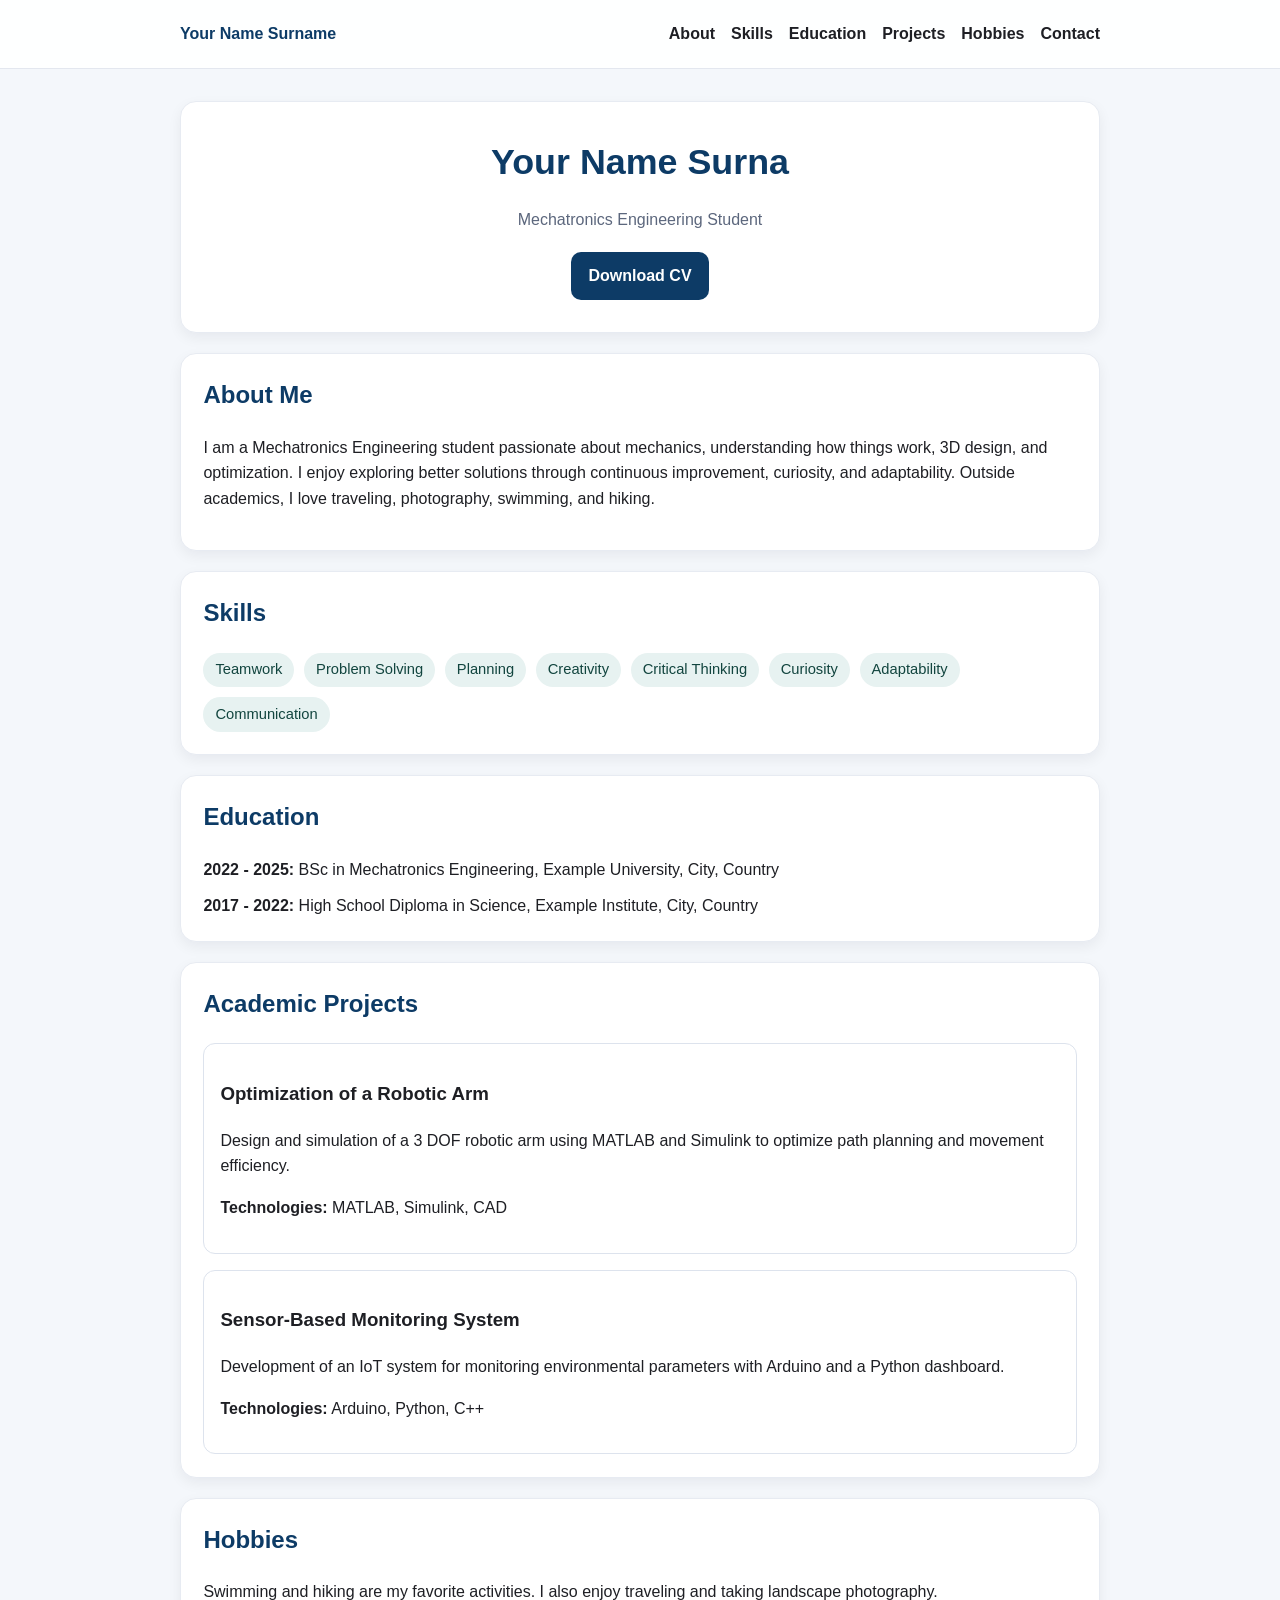
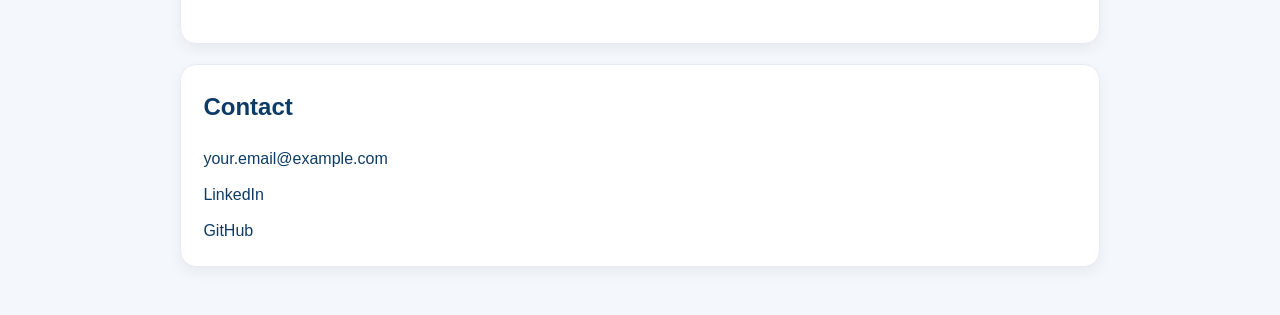
==== docs/index.html @ 2880f964 "fix: add docs source directory for Pages build" ====
<!DOCTYPE html>
<html lang="en">
  <head>
    <meta charset="UTF-8" />
    <meta name="viewport" content="width=device-width, initial-scale=1.0" />
    <title>Personal Portfolio</title>
    <link rel="stylesheet" href="style.css" />
  </head>
  <body>
    <header id="top-header" class="site-header">
      <div class="container header-inner">
        <a class="brand" href="#home">Your Name Surname</a>
        <button class="menu-toggle" id="menu-toggle" aria-label="Toggle navigation" aria-expanded="false" aria-controls="nav-links">
          <span></span><span></span><span></span>
        </button>
        <nav class="nav" id="nav-links">
          <a href="#about">About</a>
          <a href="#skills">Skills</a>
          <a href="#education">Education</a>
          <a href="#projects">Projects</a>
          <a href="#hobbies">Hobbies</a>
          <a href="#contact">Contact</a>
        </nav>
      </div>
    </header>

    <main id="home" class="container main-content">
      <section class="hero card">
        <h1 id="typewriter" data-text="Your Name Surname"></h1>
        <p class="subtitle">Mechatronics Engineering Student</p>
        <a class="btn" href="assets/cv.pdf" download>Download CV</a>
      </section>

      <section id="about" class="card section">
        <h2>About Me</h2>
        <p>
          I am a Mechatronics Engineering student passionate about mechanics, understanding how things work, 3D design, and optimization.
          I enjoy exploring better solutions through continuous improvement, curiosity, and adaptability. Outside academics, I love
          traveling, photography, swimming, and hiking.
        </p>
      </section>

      <section id="skills" class="card section">
        <h2>Skills</h2>
        <ul class="tags">
          <li>Teamwork</li>
          <li>Problem Solving</li>
          <li>Planning</li>
          <li>Creativity</li>
          <li>Critical Thinking</li>
          <li>Curiosity</li>
          <li>Adaptability</li>
          <li>Communication</li>
        </ul>
      </section>

      <section id="education" class="card section">
        <h2>Education</h2>
        <ul class="timeline">
          <li><strong>2022 - 2025:</strong> BSc in Mechatronics Engineering, Example University, City, Country</li>
          <li><strong>2017 - 2022:</strong> High School Diploma in Science, Example Institute, City, Country</li>
        </ul>
      </section>

      <section id="projects" class="card section">
        <h2>Academic Projects</h2>
        <div class="projects-grid">
          <article class="project-card">
            <h3>Optimization of a Robotic Arm</h3>
            <p>
              Design and simulation of a 3 DOF robotic arm using MATLAB and Simulink to optimize path planning and movement efficiency.
            </p>
            <p><strong>Technologies:</strong> MATLAB, Simulink, CAD</p>
          </article>
          <article class="project-card">
            <h3>Sensor-Based Monitoring System</h3>
            <p>
              Development of an IoT system for monitoring environmental parameters with Arduino and a Python dashboard.
            </p>
            <p><strong>Technologies:</strong> Arduino, Python, C++</p>
          </article>
        </div>
      </section>

      <section id="hobbies" class="card section">
        <h2>Hobbies</h2>
        <p>
          Swimming and hiking are my favorite activities. I also enjoy traveling and taking landscape photography.
        </p>
      </section>

      <section id="contact" class="card section">
        <h2>Contact</h2>
        <ul class="contact-list">
          <li><a href="mailto:your.email@example.com">your.email@example.com</a></li>
          <li><a href="https://www.linkedin.com/in/your-profile" target="_blank" rel="noopener noreferrer">LinkedIn</a></li>
          <li><a href="https://github.com/Steelman23" target="_blank" rel="noopener noreferrer">GitHub</a></li>
        </ul>
      </section>
    </main>

    <script src="script.js"></script>
  </body>
</html>
---- docs/style.css ----
:root {
  --primary: #0d3b66;
  --accent: #2a9d8f;
  --bg: #f4f7fb;
  --text: #1e1f24;
  --muted: #5c677d;
  --white: #ffffff;
}

* {
  box-sizing: border-box;
}

html {
  scroll-behavior: smooth;
}

body {
  margin: 0;
  font-family: "Segoe UI", Roboto, Arial, sans-serif;
  background: var(--bg);
  color: var(--text);
  line-height: 1.6;
}

.container {
  width: min(920px, 92%);
  margin: 0 auto;
}

.site-header {
  width: 100%;
  background: rgba(255, 255, 255, 0.95);
  border-bottom: 1px solid #e3e7ef;
  transition: box-shadow 0.25s ease;
  z-index: 20;
}

.site-header.sticky {
  position: sticky;
  top: 0;
  box-shadow: 0 8px 24px rgba(13, 59, 102, 0.15);
}

.header-inner {
  display: flex;
  align-items: center;
  justify-content: space-between;
  min-height: 68px;
}

.brand {
  font-weight: 700;
  text-decoration: none;
  color: var(--primary);
}

.nav {
  display: flex;
  gap: 1rem;
}

.nav a {
  color: var(--text);
  text-decoration: none;
  font-weight: 600;
  transition: color 0.2s ease;
}

.nav a:hover {
  color: var(--accent);
}

.menu-toggle {
  display: none;
  border: 0;
  background: transparent;
  cursor: pointer;
}

.menu-toggle span {
  display: block;
  width: 24px;
  height: 2px;
  background: var(--text);
  margin: 5px 0;
}

.main-content {
  padding: 2rem 0 3rem;
  display: grid;
  gap: 1.25rem;
}

.card {
  background: var(--white);
  border-radius: 16px;
  padding: 1.4rem;
  border: 1px solid #e7ebf2;
  box-shadow: 0 5px 14px rgba(16, 24, 40, 0.06);
}

.hero {
  text-align: center;
  padding: 2rem 1.4rem;
}

#typewriter {
  margin: 0;
  color: var(--primary);
  font-size: clamp(1.8rem, 2.8vw, 2.8rem);
  min-height: 2.6rem;
}

.subtitle {
  color: var(--muted);
  margin-bottom: 1.2rem;
}

.btn {
  display: inline-block;
  padding: 0.7rem 1.1rem;
  border-radius: 10px;
  background: var(--primary);
  color: var(--white);
  text-decoration: none;
  font-weight: 700;
  transition: transform 0.2s ease, background 0.2s ease;
}

.btn:hover {
  transform: translateY(-2px);
  background: #0b3357;
}

.section h2 {
  margin-top: 0;
  color: var(--primary);
}

.tags,
.timeline,
.contact-list {
  list-style: none;
  padding: 0;
  margin: 0;
}

.tags {
  display: flex;
  flex-wrap: wrap;
  gap: 0.6rem;
}

.tags li {
  background: #e7f2f1;
  color: #12453f;
  border-radius: 999px;
  padding: 0.35rem 0.75rem;
  font-size: 0.92rem;
}

.timeline li + li,
.contact-list li + li {
  margin-top: 0.65rem;
}

.projects-grid {
  display: grid;
  gap: 1rem;
}

.project-card {
  border: 1px solid #dde3ed;
  border-radius: 12px;
  padding: 1rem;
  transition: transform 0.2s ease, box-shadow 0.2s ease, border-color 0.2s ease;
}

.project-card:hover {
  transform: translateY(-3px);
  box-shadow: 0 10px 20px rgba(13, 59, 102, 0.1);
  border-color: #c8d5ea;
}

.contact-list a {
  color: var(--primary);
  text-decoration: none;
  transition: color 0.2s ease;
}

.contact-list a:hover {
  color: var(--accent);
}

@media (max-width: 760px) {
  .menu-toggle {
    display: block;
  }

  .nav {
    position: absolute;
    top: 68px;
    left: 0;
    right: 0;
    background: var(--white);
    border-bottom: 1px solid #e3e7ef;
    display: none;
    flex-direction: column;
    padding: 0.8rem 1rem;
    gap: 0.75rem;
  }

  .nav.open {
    display: flex;
  }
}
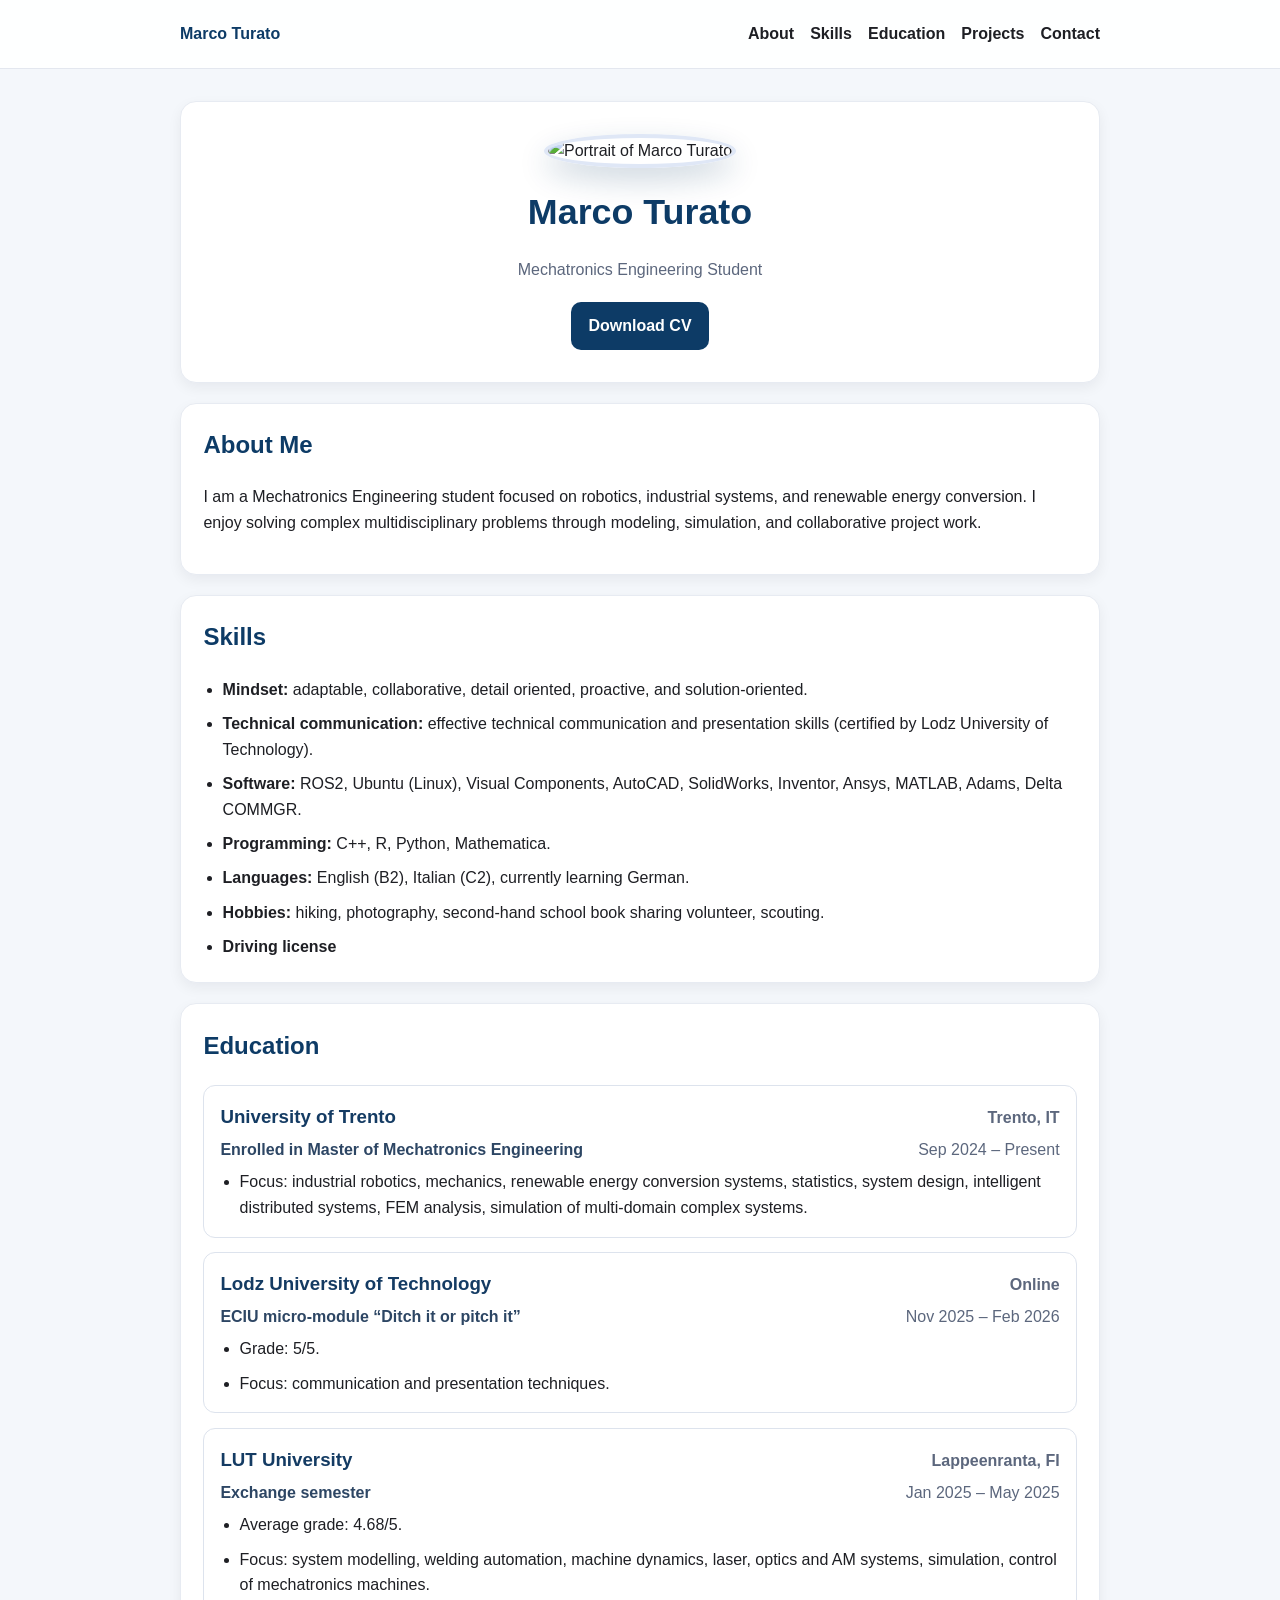
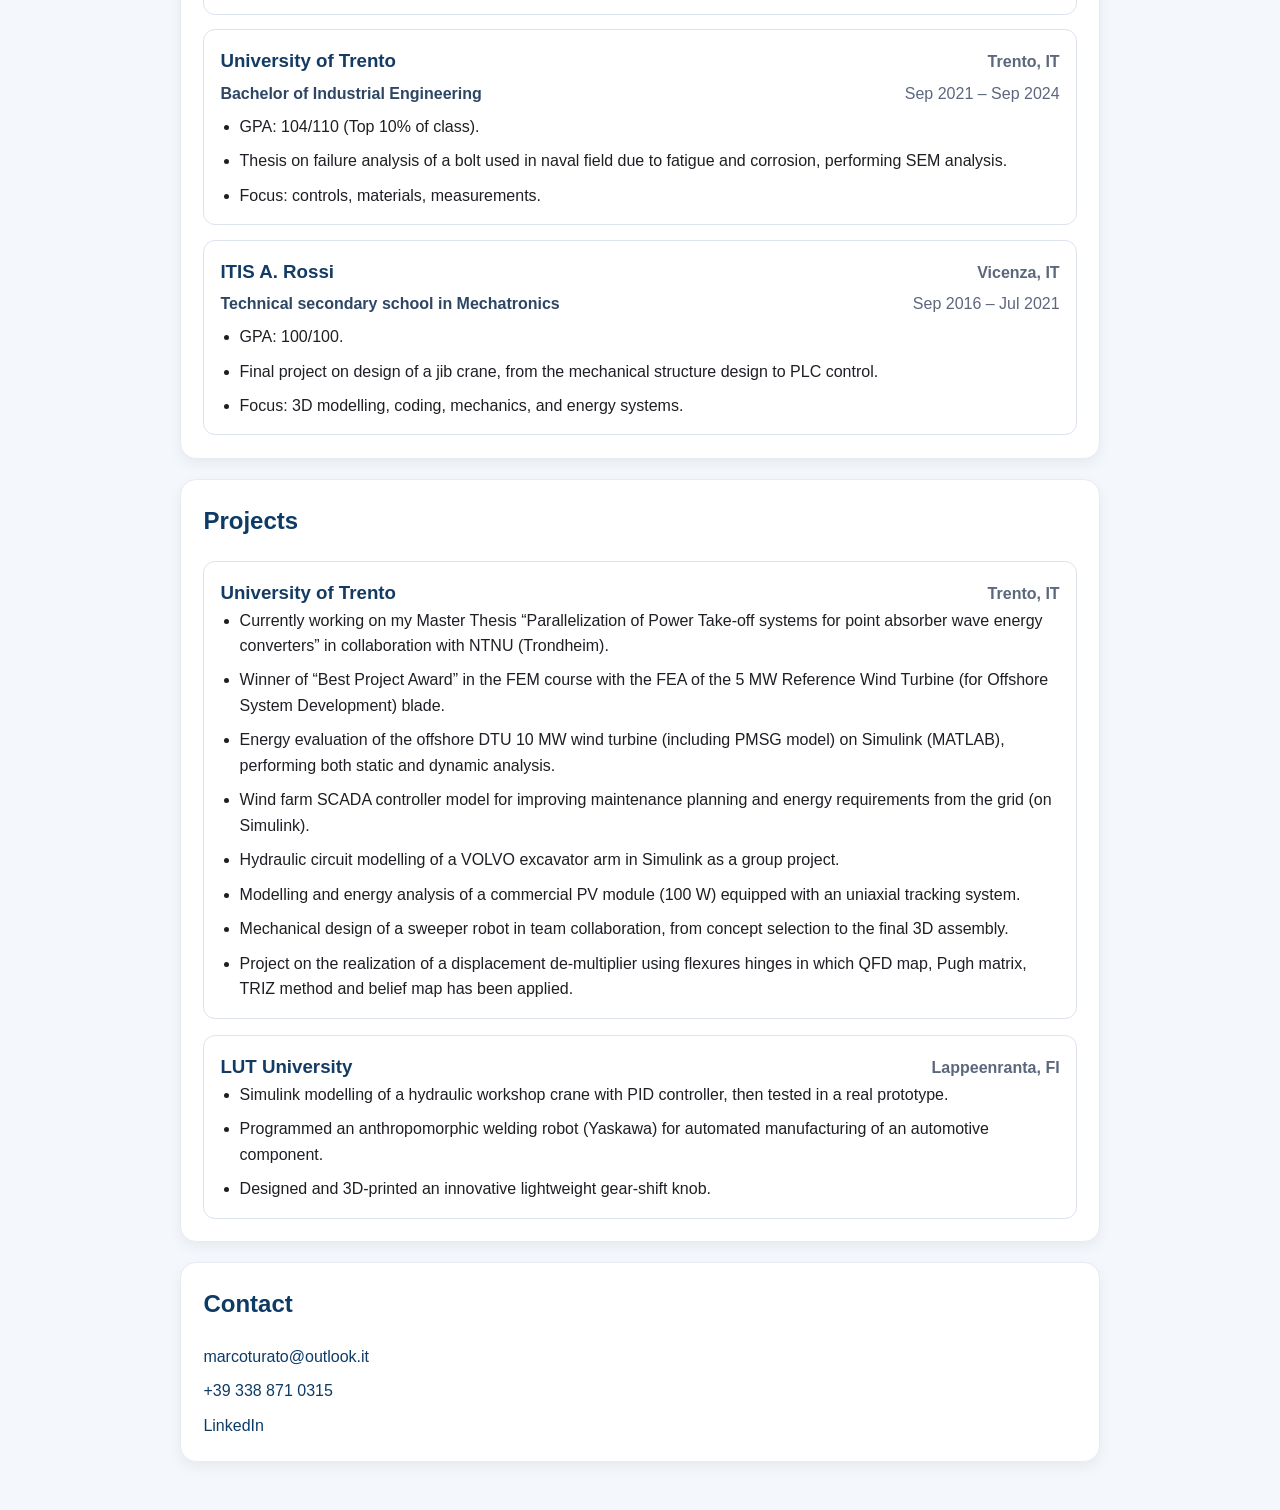
==== commit 9b52f53e: "Update portfolio content with Marco Turato profile details" ====
--- a/docs/index.html
+++ b/docs/index.html
@@ -3,13 +3,13 @@
   <head>
     <meta charset="UTF-8" />
     <meta name="viewport" content="width=device-width, initial-scale=1.0" />
-    <title>Personal Portfolio</title>
+    <title>Marco Turato | Portfolio</title>
     <link rel="stylesheet" href="style.css" />
   </head>
   <body>
     <header id="top-header" class="site-header">
       <div class="container header-inner">
-        <a class="brand" href="#home">Your Name Surname</a>
+        <a class="brand" href="#home">Marco Turato</a>
         <button class="menu-toggle" id="menu-toggle" aria-label="Toggle navigation" aria-expanded="false" aria-controls="nav-links">
           <span></span><span></span><span></span>
         </button>
@@ -18,7 +18,6 @@
           <a href="#skills">Skills</a>
           <a href="#education">Education</a>
           <a href="#projects">Projects</a>
-          <a href="#hobbies">Hobbies</a>
           <a href="#contact">Contact</a>
         </nav>
       </div>
@@ -26,7 +25,8 @@
 
     <main id="home" class="container main-content">
       <section class="hero card">
-        <h1 id="typewriter" data-text="Your Name Surname"></h1>
+        <img class="hero-photo" src="https://github.com/user-attachments/assets/fb379656-e821-40e4-abd3-f4fd01e873b9" alt="Portrait of Marco Turato" />
+        <h1 id="typewriter" data-text="Marco Turato"></h1>
         <p class="subtitle">Mechatronics Engineering Student</p>
         <a class="btn" href="assets/cv.pdf" download>Download CV</a>
       </section>
@@ -34,67 +34,123 @@
       <section id="about" class="card section">
         <h2>About Me</h2>
         <p>
-          I am a Mechatronics Engineering student passionate about mechanics, understanding how things work, 3D design, and optimization.
-          I enjoy exploring better solutions through continuous improvement, curiosity, and adaptability. Outside academics, I love
-          traveling, photography, swimming, and hiking.
+          I am a Mechatronics Engineering student focused on robotics, industrial systems, and renewable energy conversion.
+          I enjoy solving complex multidisciplinary problems through modeling, simulation, and collaborative project work.
         </p>
       </section>
 
       <section id="skills" class="card section">
         <h2>Skills</h2>
-        <ul class="tags">
-          <li>Teamwork</li>
-          <li>Problem Solving</li>
-          <li>Planning</li>
-          <li>Creativity</li>
-          <li>Critical Thinking</li>
-          <li>Curiosity</li>
-          <li>Adaptability</li>
-          <li>Communication</li>
+        <ul class="detail-list">
+          <li><strong>Mindset:</strong> adaptable, collaborative, detail oriented, proactive, and solution-oriented.</li>
+          <li><strong>Technical communication:</strong> effective technical communication and presentation skills (certified by Lodz University of Technology).</li>
+          <li><strong>Software:</strong> ROS2, Ubuntu (Linux), Visual Components, AutoCAD, SolidWorks, Inventor, Ansys, MATLAB, Adams, Delta COMMGR.</li>
+          <li><strong>Programming:</strong> C++, R, Python, Mathematica.</li>
+          <li><strong>Languages:</strong> English (B2), Italian (C2), currently learning German.</li>
+          <li><strong>Hobbies:</strong> hiking, photography, second-hand school book sharing volunteer, scouting.</li>
+          <li><strong>Driving license</strong></li>
         </ul>
       </section>
 
       <section id="education" class="card section">
         <h2>Education</h2>
-        <ul class="timeline">
-          <li><strong>2022 - 2025:</strong> BSc in Mechatronics Engineering, Example University, City, Country</li>
-          <li><strong>2017 - 2022:</strong> High School Diploma in Science, Example Institute, City, Country</li>
-        </ul>
+        <div class="entry">
+          <div class="entry-head">
+            <h3>University of Trento</h3>
+            <span class="entry-location">Trento, IT</span>
+          </div>
+          <p class="entry-meta">Enrolled in Master of Mechatronics Engineering <span>Sep 2024 &ndash; Present</span></p>
+          <ul class="detail-list">
+            <li>Focus: industrial robotics, mechanics, renewable energy conversion systems, statistics, system design, intelligent distributed systems, FEM analysis, simulation of multi-domain complex systems.</li>
+          </ul>
+        </div>
+        <div class="entry">
+          <div class="entry-head">
+            <h3>Lodz University of Technology</h3>
+            <span class="entry-location">Online</span>
+          </div>
+          <p class="entry-meta">ECIU micro-module &ldquo;Ditch it or pitch it&rdquo; <span>Nov 2025 &ndash; Feb 2026</span></p>
+          <ul class="detail-list">
+            <li>Grade: 5/5.</li>
+            <li>Focus: communication and presentation techniques.</li>
+          </ul>
+        </div>
+        <div class="entry">
+          <div class="entry-head">
+            <h3>LUT University</h3>
+            <span class="entry-location">Lappeenranta, FI</span>
+          </div>
+          <p class="entry-meta">Exchange semester <span>Jan 2025 &ndash; May 2025</span></p>
+          <ul class="detail-list">
+            <li>Average grade: 4.68/5.</li>
+            <li>Focus: system modelling, welding automation, machine dynamics, laser, optics and AM systems, simulation, control of mechatronics machines.</li>
+          </ul>
+        </div>
+        <div class="entry">
+          <div class="entry-head">
+            <h3>University of Trento</h3>
+            <span class="entry-location">Trento, IT</span>
+          </div>
+          <p class="entry-meta">Bachelor of Industrial Engineering <span>Sep 2021 &ndash; Sep 2024</span></p>
+          <ul class="detail-list">
+            <li>GPA: 104/110 (Top 10% of class).</li>
+            <li>Thesis on failure analysis of a bolt used in naval field due to fatigue and corrosion, performing SEM analysis.</li>
+            <li>Focus: controls, materials, measurements.</li>
+          </ul>
+        </div>
+        <div class="entry">
+          <div class="entry-head">
+            <h3>ITIS A. Rossi</h3>
+            <span class="entry-location">Vicenza, IT</span>
+          </div>
+          <p class="entry-meta">Technical secondary school in Mechatronics <span>Sep 2016 &ndash; Jul 2021</span></p>
+          <ul class="detail-list">
+            <li>GPA: 100/100.</li>
+            <li>Final project on design of a jib crane, from the mechanical structure design to PLC control.</li>
+            <li>Focus: 3D modelling, coding, mechanics, and energy systems.</li>
+          </ul>
+        </div>
       </section>
 
       <section id="projects" class="card section">
-        <h2>Academic Projects</h2>
+        <h2>Projects</h2>
         <div class="projects-grid">
           <article class="project-card">
-            <h3>Optimization of a Robotic Arm</h3>
-            <p>
-              Design and simulation of a 3 DOF robotic arm using MATLAB and Simulink to optimize path planning and movement efficiency.
-            </p>
-            <p><strong>Technologies:</strong> MATLAB, Simulink, CAD</p>
+            <div class="entry-head">
+              <h3>University of Trento</h3>
+              <span class="entry-location">Trento, IT</span>
+            </div>
+            <ul class="detail-list">
+              <li>Currently working on my Master Thesis &ldquo;Parallelization of Power Take-off systems for point absorber wave energy converters&rdquo; in collaboration with NTNU (Trondheim).</li>
+              <li>Winner of &ldquo;Best Project Award&rdquo; in the FEM course with the FEA of the 5 MW Reference Wind Turbine (for Offshore System Development) blade.</li>
+              <li>Energy evaluation of the offshore DTU 10 MW wind turbine (including PMSG model) on Simulink (MATLAB), performing both static and dynamic analysis.</li>
+              <li>Wind farm SCADA controller model for improving maintenance planning and energy requirements from the grid (on Simulink).</li>
+              <li>Hydraulic circuit modelling of a VOLVO excavator arm in Simulink as a group project.</li>
+              <li>Modelling and energy analysis of a commercial PV module (100 W) equipped with an uniaxial tracking system.</li>
+              <li>Mechanical design of a sweeper robot in team collaboration, from concept selection to the final 3D assembly.</li>
+              <li>Project on the realization of a displacement de-multiplier using flexures hinges in which QFD map, Pugh matrix, TRIZ method and belief map has been applied.</li>
+            </ul>
           </article>
           <article class="project-card">
-            <h3>Sensor-Based Monitoring System</h3>
-            <p>
-              Development of an IoT system for monitoring environmental parameters with Arduino and a Python dashboard.
-            </p>
-            <p><strong>Technologies:</strong> Arduino, Python, C++</p>
+            <div class="entry-head">
+              <h3>LUT University</h3>
+              <span class="entry-location">Lappeenranta, FI</span>
+            </div>
+            <ul class="detail-list">
+              <li>Simulink modelling of a hydraulic workshop crane with PID controller, then tested in a real prototype.</li>
+              <li>Programmed an anthropomorphic welding robot (Yaskawa) for automated manufacturing of an automotive component.</li>
+              <li>Designed and 3D-printed an innovative lightweight gear-shift knob.</li>
+            </ul>
           </article>
         </div>
-      </section>
-
-      <section id="hobbies" class="card section">
-        <h2>Hobbies</h2>
-        <p>
-          Swimming and hiking are my favorite activities. I also enjoy traveling and taking landscape photography.
-        </p>
       </section>
 
       <section id="contact" class="card section">
         <h2>Contact</h2>
         <ul class="contact-list">
-          <li><a href="mailto:your.email@example.com">your.email@example.com</a></li>
-          <li><a href="https://www.linkedin.com/in/your-profile" target="_blank" rel="noopener noreferrer">LinkedIn</a></li>
-          <li><a href="https://github.com/Steelman23" target="_blank" rel="noopener noreferrer">GitHub</a></li>
+          <li><a href="mailto:marcoturato@outlook.it">marcoturato@outlook.it</a></li>
+          <li><a href="tel:+393388710315">+39 338 871 0315</a></li>
+          <li><a href="https://www.linkedin.com/in/marco-turato/" target="_blank" rel="noopener noreferrer">LinkedIn</a></li>
         </ul>
       </section>
     </main>
--- a/docs/style.css
+++ b/docs/style.css
@@ -105,6 +105,16 @@
   padding: 2rem 1.4rem;
 }
 
+.hero-photo {
+  width: min(320px, 72vw);
+  aspect-ratio: 1 / 1;
+  object-fit: cover;
+  border-radius: 50%;
+  border: 4px solid #dfe7f6;
+  box-shadow: 0 12px 30px rgba(13, 59, 102, 0.2);
+  margin-bottom: 1rem;
+}
+
 #typewriter {
   margin: 0;
   color: var(--primary);
@@ -139,7 +149,6 @@
 }
 
 .tags,
-.timeline,
 .contact-list {
   list-style: none;
   padding: 0;
@@ -160,9 +169,58 @@
   font-size: 0.92rem;
 }
 
-.timeline li + li,
+.entry {
+  border: 1px solid #dde3ed;
+  border-radius: 12px;
+  padding: 1rem;
+}
+
+.entry + .entry {
+  margin-top: 0.9rem;
+}
+
+.entry-head {
+  display: flex;
+  justify-content: space-between;
+  align-items: baseline;
+  gap: 0.8rem;
+  flex-wrap: wrap;
+}
+
+.entry-head h3 {
+  margin: 0;
+  color: #143b63;
+}
+
+.entry-location {
+  color: var(--muted);
+  font-weight: 600;
+}
+
+.entry-meta {
+  margin: 0.3rem 0 0.45rem;
+  color: #2d4664;
+  font-weight: 600;
+  display: flex;
+  justify-content: space-between;
+  align-items: baseline;
+  gap: 0.8rem;
+  flex-wrap: wrap;
+}
+
+.entry-meta span {
+  color: var(--muted);
+  font-weight: 500;
+}
+
+.detail-list {
+  margin: 0;
+  padding-left: 1.2rem;
+}
+
+.detail-list li + li,
 .contact-list li + li {
-  margin-top: 0.65rem;
+  margin-top: 0.55rem;
 }
 
 .projects-grid {
@@ -174,13 +232,14 @@
   border: 1px solid #dde3ed;
   border-radius: 12px;
   padding: 1rem;
-  transition: transform 0.2s ease, box-shadow 0.2s ease, border-color 0.2s ease;
+  transition: transform 0.2s ease, box-shadow 0.2s ease, border-color 0.2s ease, background 0.2s ease;
 }
 
 .project-card:hover {
   transform: translateY(-3px);
   box-shadow: 0 10px 20px rgba(13, 59, 102, 0.1);
   border-color: #c8d5ea;
+  background: #fcfdff;
 }
 
 .contact-list a {
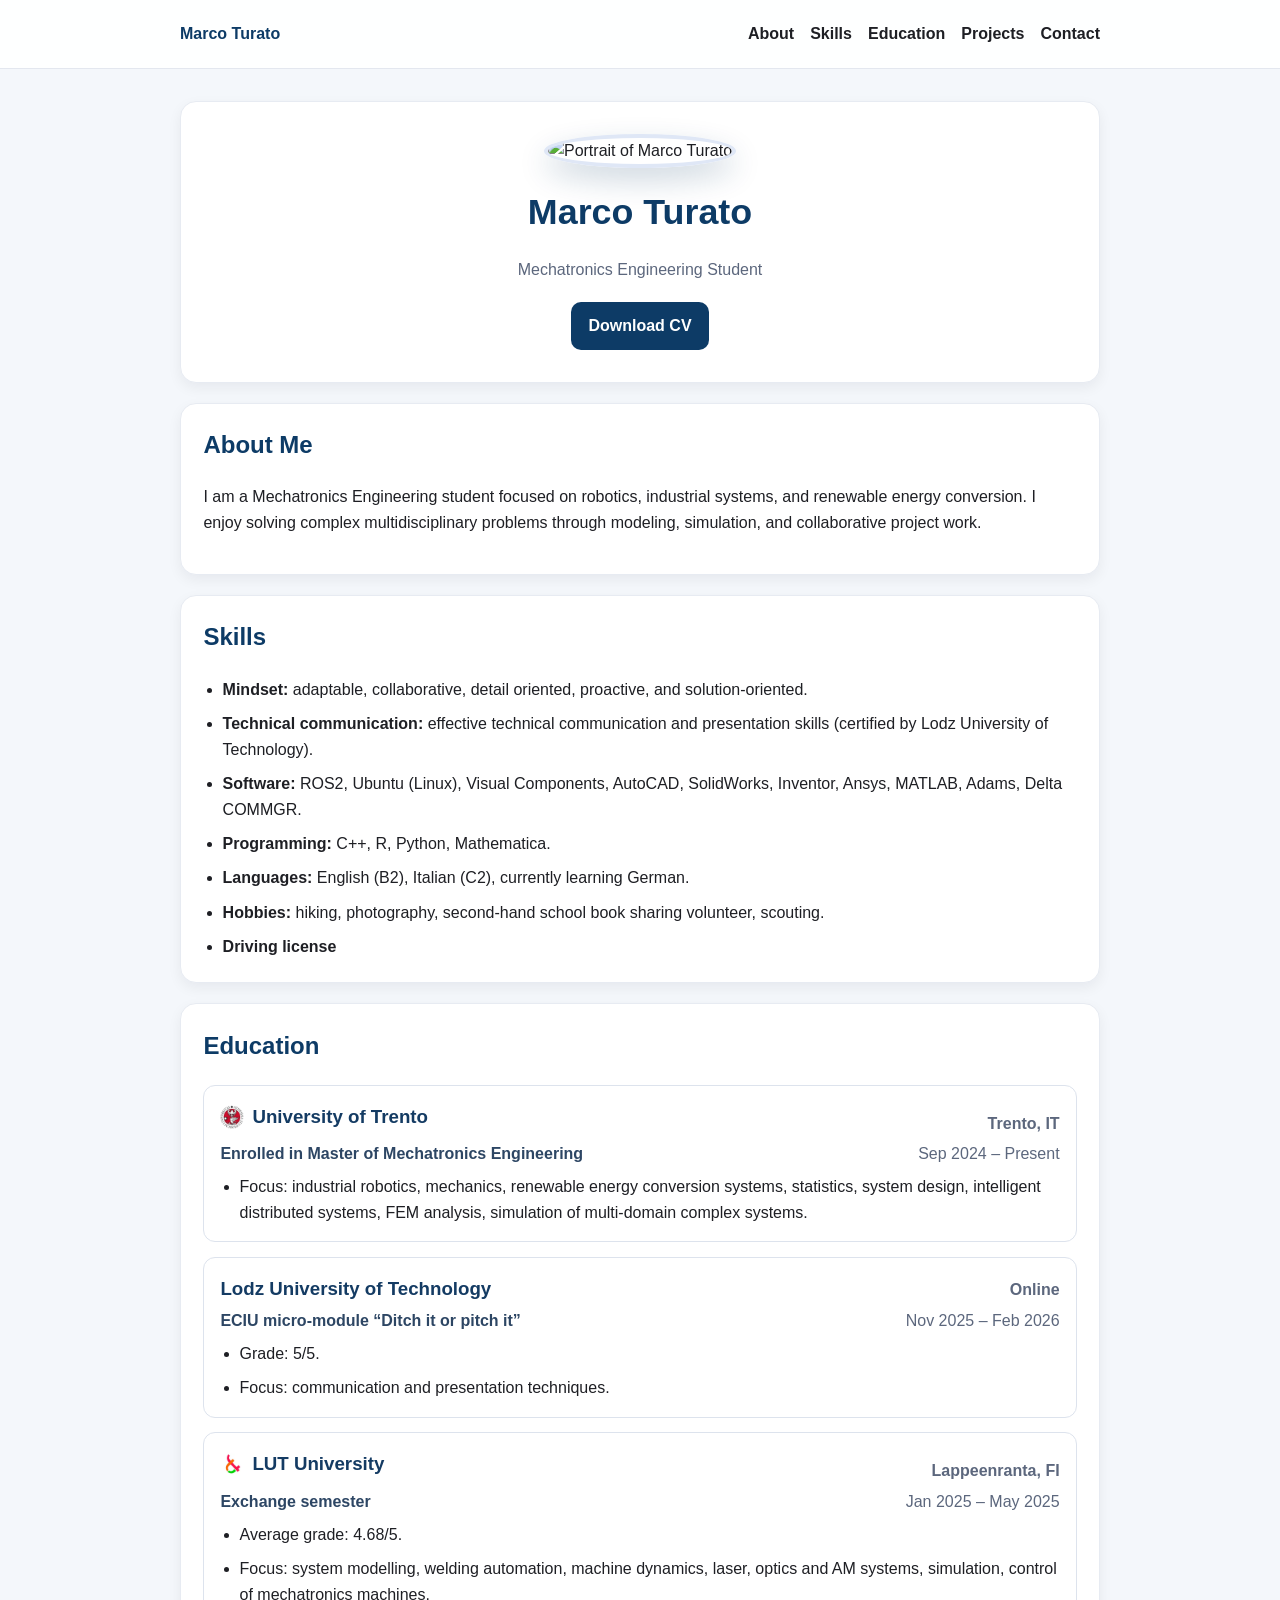
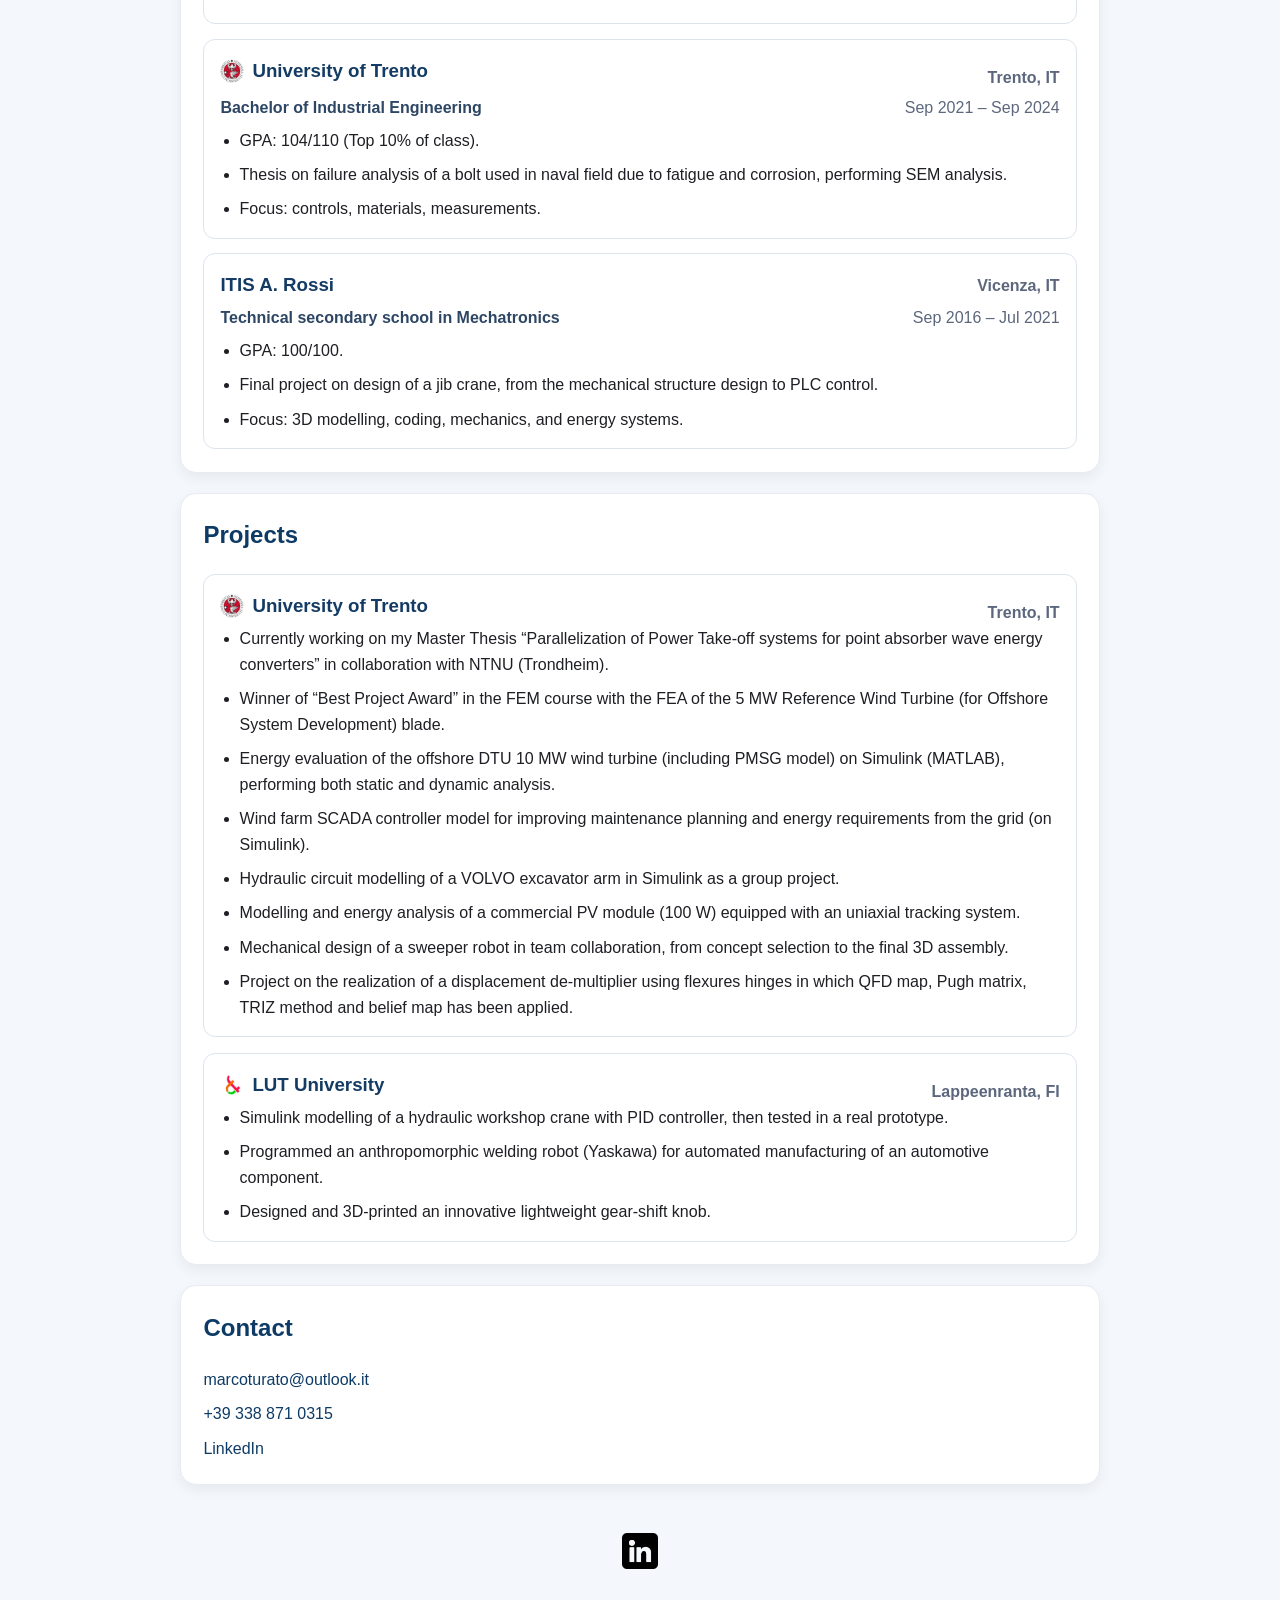
==== commit f4691d20: "Merge pull request #5 from Steelman23/copilot/update-website-icons-and-documents Update portfolio as" ====
--- a/docs/index.html
+++ b/docs/index.html
@@ -4,6 +4,7 @@
     <meta charset="UTF-8" />
     <meta name="viewport" content="width=device-width, initial-scale=1.0" />
     <title>Marco Turato | Portfolio</title>
+    <link rel="icon" type="image/webp" href="icons/MT.webp" />
     <link rel="stylesheet" href="style.css" />
   </head>
   <body>
@@ -25,10 +26,10 @@
 
     <main id="home" class="container main-content">
       <section class="hero card">
-        <img class="hero-photo" src="https://github.com/user-attachments/assets/fb379656-e821-40e4-abd3-f4fd01e873b9" alt="Portrait of Marco Turato" />
+        <img class="hero-photo" src="images/Portrait.jpg" alt="Portrait of Marco Turato" />
         <h1 id="typewriter" data-text="Marco Turato"></h1>
         <p class="subtitle">Mechatronics Engineering Student</p>
-        <a class="btn" href="assets/cv.pdf" download>Download CV</a>
+        <a class="btn" href="CV%20Marco%20Turato%2015-07-2026.pdf" download>Download CV</a>
       </section>
 
       <section id="about" class="card section">
@@ -56,7 +57,7 @@
         <h2>Education</h2>
         <div class="entry">
           <div class="entry-head">
-            <h3>University of Trento</h3>
+            <h3><img class="title-logo" src="icons/UNITN.webp" alt="University of Trento logo" />University of Trento</h3>
             <span class="entry-location">Trento, IT</span>
           </div>
           <p class="entry-meta">Enrolled in Master of Mechatronics Engineering <span>Sep 2024 &ndash; Present</span></p>
@@ -77,7 +78,7 @@
         </div>
         <div class="entry">
           <div class="entry-head">
-            <h3>LUT University</h3>
+            <h3><img class="title-logo" src="icons/LUT.webp" alt="LUT University logo" />LUT University</h3>
             <span class="entry-location">Lappeenranta, FI</span>
           </div>
           <p class="entry-meta">Exchange semester <span>Jan 2025 &ndash; May 2025</span></p>
@@ -88,7 +89,7 @@
         </div>
         <div class="entry">
           <div class="entry-head">
-            <h3>University of Trento</h3>
+            <h3><img class="title-logo" src="icons/UNITN.webp" alt="University of Trento logo" />University of Trento</h3>
             <span class="entry-location">Trento, IT</span>
           </div>
           <p class="entry-meta">Bachelor of Industrial Engineering <span>Sep 2021 &ndash; Sep 2024</span></p>
@@ -117,7 +118,7 @@
         <div class="projects-grid">
           <article class="project-card">
             <div class="entry-head">
-              <h3>University of Trento</h3>
+              <h3><img class="title-logo" src="icons/UNITN.webp" alt="University of Trento logo" />University of Trento</h3>
               <span class="entry-location">Trento, IT</span>
             </div>
             <ul class="detail-list">
@@ -133,7 +134,7 @@
           </article>
           <article class="project-card">
             <div class="entry-head">
-              <h3>LUT University</h3>
+              <h3><img class="title-logo" src="icons/LUT.webp" alt="LUT University logo" />LUT University</h3>
               <span class="entry-location">Lappeenranta, FI</span>
             </div>
             <ul class="detail-list">
@@ -154,6 +155,11 @@
         </ul>
       </section>
     </main>
+    <footer class="site-footer">
+      <a href="https://www.linkedin.com/in/marco-turato/" target="_blank" rel="noopener noreferrer" aria-label="LinkedIn profile">
+        <img class="linkedin-footer-logo" src="icons/linkedin.png" alt="LinkedIn logo" />
+      </a>
+    </footer>
 
     <script src="script.js"></script>
   </body>
--- a/docs/style.css
+++ b/docs/style.css
@@ -190,6 +190,15 @@
 .entry-head h3 {
   margin: 0;
   color: #143b63;
+  display: inline-flex;
+  align-items: center;
+  gap: 0.5rem;
+}
+
+.title-logo {
+  width: 24px;
+  height: 24px;
+  object-fit: contain;
 }
 
 .entry-location {
@@ -250,6 +259,23 @@
 
 .contact-list a:hover {
   color: var(--accent);
+}
+
+.site-footer {
+  display: flex;
+  justify-content: center;
+  padding: 0 0 2rem;
+}
+
+.linkedin-footer-logo {
+  width: 36px;
+  height: 36px;
+  object-fit: contain;
+  transition: transform 0.2s ease;
+}
+
+.linkedin-footer-logo:hover {
+  transform: translateY(-2px);
 }
 
 @media (max-width: 760px) {
